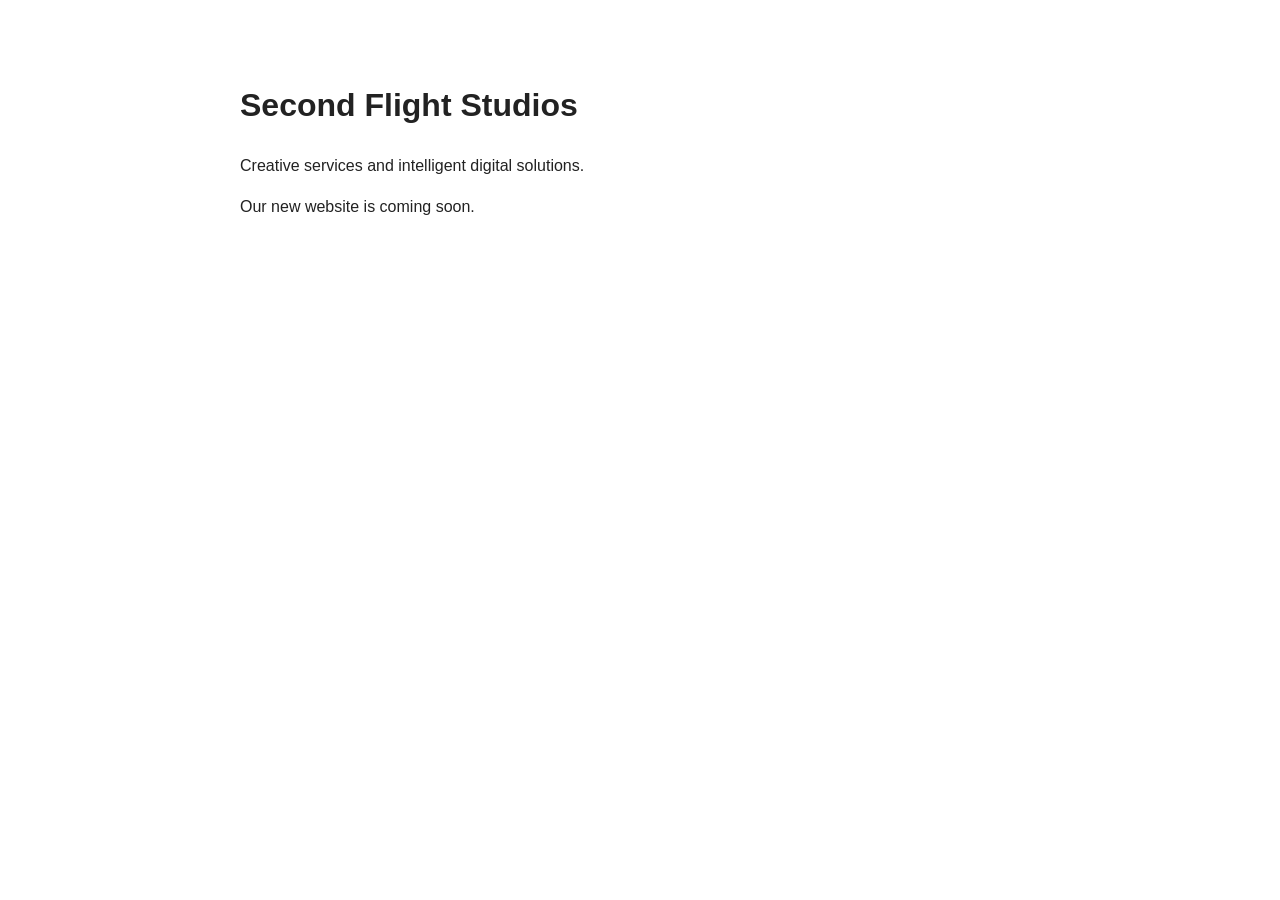
==== index.html @ 8dc889d9 "Rename Index.html to index.html" ====
<!DOCTYPE html>

<html lang="en">

<head>

  <meta charset="UTF-8">

  <meta name="viewport" content="width=device-width, initial-scale=1.0">

  <title>Second Flight Studios</title>

  <style>

    body {

      font-family: Arial, sans-serif;

      max-width: 800px;

      margin: 80px auto;

      padding: 0 24px;

      line-height: 1.6;

      color: #222;

    }

  </style>

</head>

<body>

  <h1>Second Flight Studios</h1>

  <p>Creative services and intelligent digital solutions.</p>

  <p>Our new website is coming soon.</p>

</body>

</html>
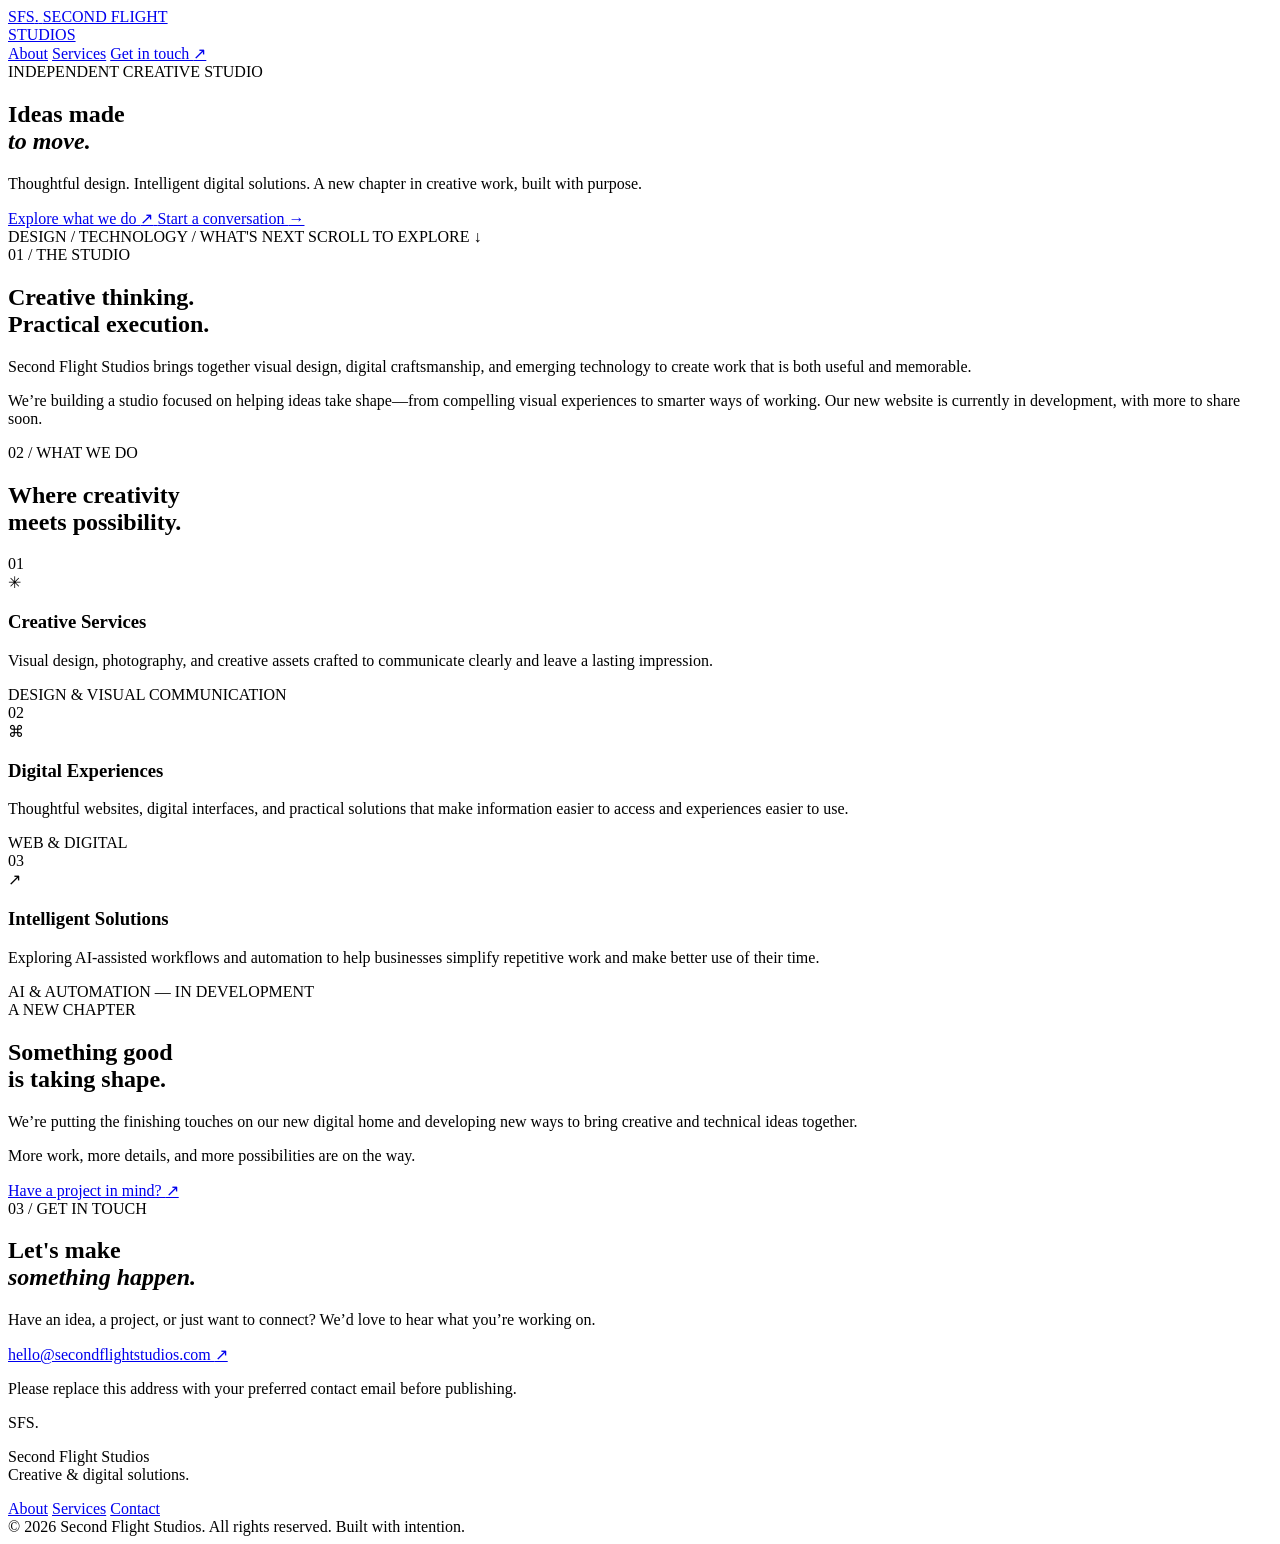
==== commit ce73d96d: "Improve SEO and structure of index.html Updated title and added meta description for SEO. Enhanced h" ====
--- a/index.html
+++ b/index.html
@@ -1,47 +1,213 @@
-
 
 <!DOCTYPE html>
-
 <html lang="en">
-
 <head>
-
   <meta charset="UTF-8">
-
   <meta name="viewport" content="width=device-width, initial-scale=1.0">
 
-  <title>Second Flight Studios</title>
-
-  <style>
-
-    body {
-
-      font-family: Arial, sans-serif;
-
-      max-width: 800px;
-
-      margin: 80px auto;
-
-      padding: 0 24px;
-
-      line-height: 1.6;
-
-      color: #222;
-
-    }
-
-  </style>
-
+  <title>Second Flight Studios — Creative & Digital Solutions</title>
+  <meta name="description" content="Second Flight Studios is an independent creative studio developing thoughtful design, digital experiences, and intelligent business solutions.">
+
+  <link rel="canonical" href="https://secondflightstudios.com/">
+  <link rel="stylesheet" href="assets/css/styles.css">
 </head>
 
 <body>
 
-  <h1>Second Flight Studios</h1>
-
-  <p>Creative services and intelligent digital solutions.</p>
-
-  <p>Our new website is coming soon.</p>
+  <!-- Header -->
+  <header class="site-header">
+    <div class="container header-inner">
+      <a class="brand" href="/" aria-label="Second Flight Studios home">
+        <span class="brand-mark">SFS<span class="brand-dot">.</span></span>
+        <span class="brand-name">SECOND FLIGHT<br>STUDIOS</span>
+      </a>
+
+      <nav class="site-nav" aria-label="Main navigation">
+        <a href="#about">About</a>
+        <a href="#services">Services</a>
+        <a href="#contact" class="nav-contact">Get in touch <span aria-hidden="true">↗</span></a>
+      </nav>
+    </div>
+  </header>
+
+  <main>
+
+    <!-- Hero -->
+    <section class="hero" aria-labelledby="hero-title">
+      <div class="hero-image" role="img" aria-label="A paper airplane rising above a misty mountain landscape"></div>
+
+      <div class="container hero-content">
+        <div class="hero-copy">
+          <span class="eyebrow"><span class="status-dot"></span> INDEPENDENT CREATIVE STUDIO</span>
+
+          <h1 id="hero-title">
+            Ideas made<br>
+            <em>to move.</em>
+          </h1>
+
+          <p class="hero-description">
+            Thoughtful design. Intelligent digital solutions.
+            A new chapter in creative work, built with purpose.
+          </p>
+
+          <div class="hero-actions">
+            <a href="#services" class="button button-primary">
+              Explore what we do <span aria-hidden="true">↗</span>
+            </a>
+            <a href="#contact" class="button button-text">
+              Start a conversation <span aria-hidden="true">→</span>
+            </a>
+          </div>
+        </div>
+      </div>
+
+      <div class="hero-bottom">
+        <div class="container hero-bottom-inner">
+          <span>DESIGN / TECHNOLOGY / WHAT'S NEXT</span>
+          <span class="scroll-cue">SCROLL TO EXPLORE <span aria-hidden="true">↓</span></span>
+        </div>
+      </div>
+    </section>
+
+    <!-- Introduction -->
+    <section class="section introduction" id="about">
+      <div class="container intro-grid">
+        <div class="section-label">
+          <span class="section-number">01 /</span>
+          <span>THE STUDIO</span>
+        </div>
+
+        <div class="intro-content">
+          <h2>Creative thinking.<br><span class="muted">Practical execution.</span></h2>
+
+          <p class="large-copy">
+            Second Flight Studios brings together visual design, digital craftsmanship,
+            and emerging technology to create work that is both useful and memorable.
+          </p>
+
+          <p>
+            We’re building a studio focused on helping ideas take shape—from compelling
+            visual experiences to smarter ways of working. Our new website is currently
+            in development, with more to share soon.
+          </p>
+        </div>
+      </div>
+    </section>
+
+    <!-- Services -->
+    <section class="section services" id="services">
+      <div class="container">
+        <div class="section-heading">
+          <div class="section-label">
+            <span class="section-number">02 /</span>
+            <span>WHAT WE DO</span>
+          </div>
+          <h2>Where creativity<br>meets possibility.</h2>
+        </div>
+
+        <div class="service-grid">
+          <article class="service-card">
+            <span class="service-index">01</span>
+            <div class="service-icon" aria-hidden="true">✳</div>
+            <h3>Creative Services</h3>
+            <p>
+              Visual design, photography, and creative assets crafted to communicate
+              clearly and leave a lasting impression.
+            </p>
+            <span class="service-footer">DESIGN & VISUAL COMMUNICATION</span>
+          </article>
+
+          <article class="service-card">
+            <span class="service-index">02</span>
+            <div class="service-icon" aria-hidden="true">⌘</div>
+            <h3>Digital Experiences</h3>
+            <p>
+              Thoughtful websites, digital interfaces, and practical solutions that
+              make information easier to access and experiences easier to use.
+            </p>
+            <span class="service-footer">WEB & DIGITAL</span>
+          </article>
+
+          <article class="service-card">
+            <span class="service-index">03</span>
+            <div class="service-icon" aria-hidden="true">↗</div>
+            <h3>Intelligent Solutions</h3>
+            <p>
+              Exploring AI-assisted workflows and automation to help businesses
+              simplify repetitive work and make better use of their time.
+            </p>
+            <span class="service-footer">AI & AUTOMATION — IN DEVELOPMENT</span>
+          </article>
+        </div>
+      </div>
+    </section>
+
+    <!-- Coming Soon -->
+    <section class="section next-chapter">
+      <div class="container next-grid">
+        <div>
+          <span class="eyebrow">A NEW CHAPTER</span>
+          <h2>Something good<br>is taking shape.</h2>
+        </div>
+
+        <div class="next-copy">
+          <p>
+            We’re putting the finishing touches on our new digital home and developing
+            new ways to bring creative and technical ideas together.
+          </p>
+          <p>More work, more details, and more possibilities are on the way.</p>
+          <a href="#contact" class="inline-link">Have a project in mind? <span aria-hidden="true">↗</span></a>
+        </div>
+      </div>
+    </section>
+
+    <!-- Contact -->
+    <section class="section contact" id="contact">
+      <div class="container contact-inner">
+        <div class="section-label">
+          <span class="section-number">03 /</span>
+          <span>GET IN TOUCH</span>
+        </div>
+
+        <h2>Let's make<br><em>something happen.</em></h2>
+
+        <p>
+          Have an idea, a project, or just want to connect? We’d love to hear what
+          you’re working on.
+        </p>
+
+        <a class="button button-light" href="mailto:hello@secondflightstudios.com">
+          hello@secondflightstudios.com <span aria-hidden="true">↗</span>
+        </a>
+
+        <p class="contact-note">
+          Please replace this address with your preferred contact email before publishing.
+        </p>
+      </div>
+    </section>
+
+  </main>
+
+  <!-- Footer -->
+  <footer class="site-footer">
+    <div class="container footer-inner">
+      <div class="footer-brand">
+        <span class="brand-mark">SFS<span class="brand-dot">.</span></span>
+        <p>Second Flight Studios<br>Creative & digital solutions.</p>
+      </div>
+
+      <div class="footer-links">
+        <a href="#about">About</a>
+        <a href="#services">Services</a>
+        <a href="#contact">Contact</a>
+      </div>
+
+      <div class="footer-bottom">
+        <span>© 2026 Second Flight Studios. All rights reserved.</span>
+        <span>Built with intention.</span>
+      </div>
+    </div>
+  </footer>
 
 </body>
-
 </html>
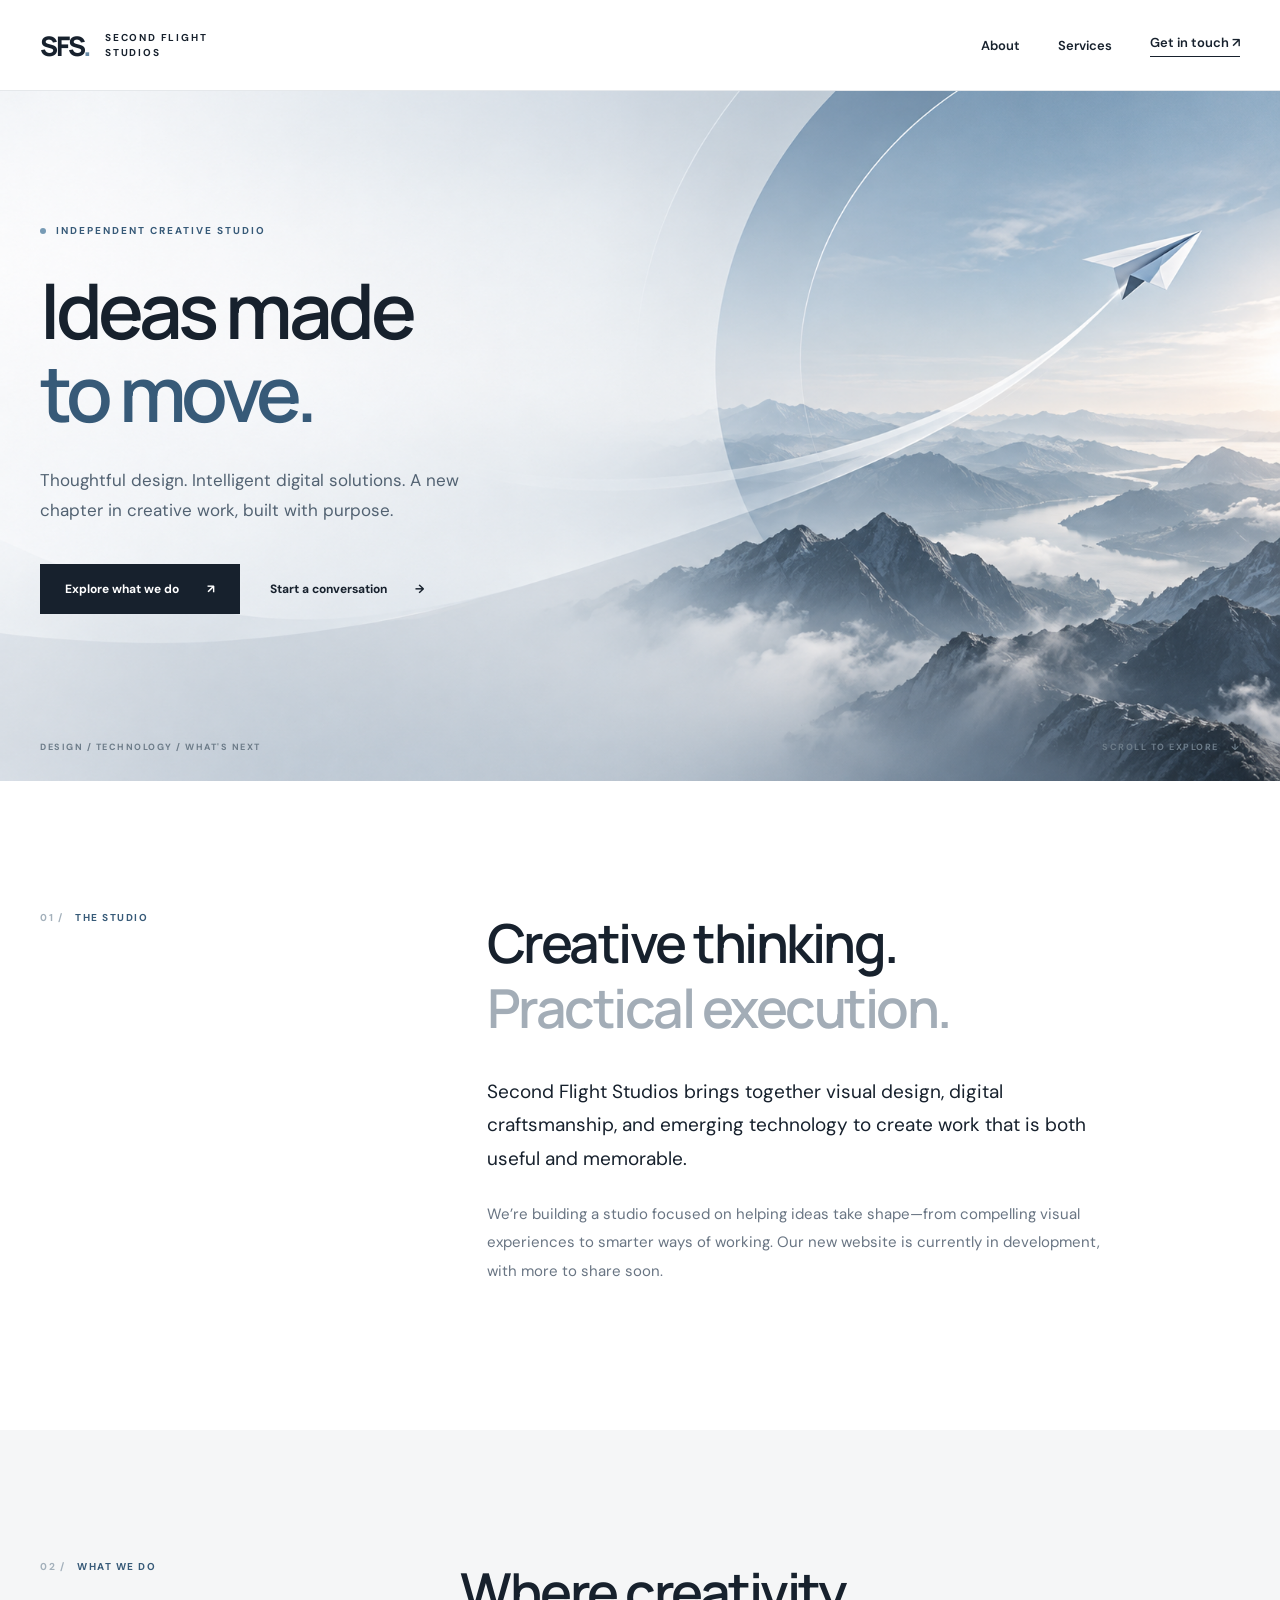
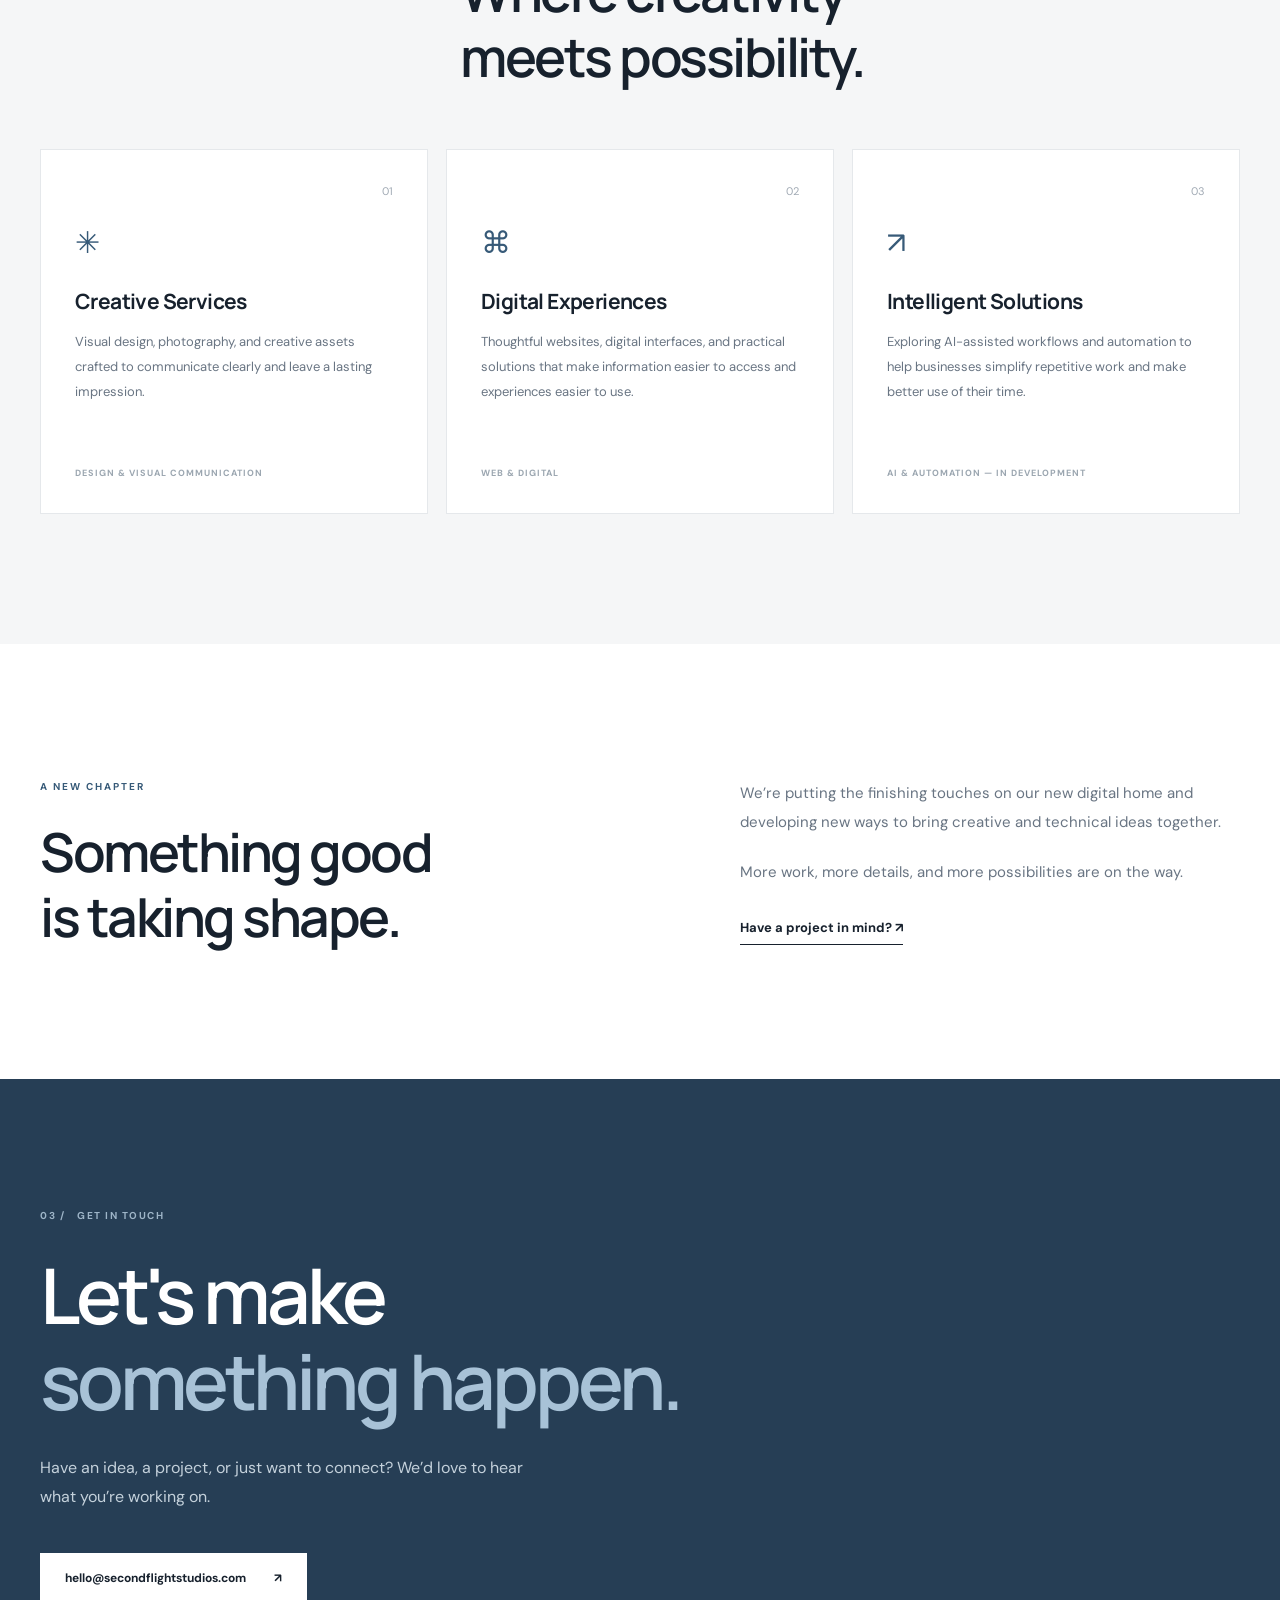
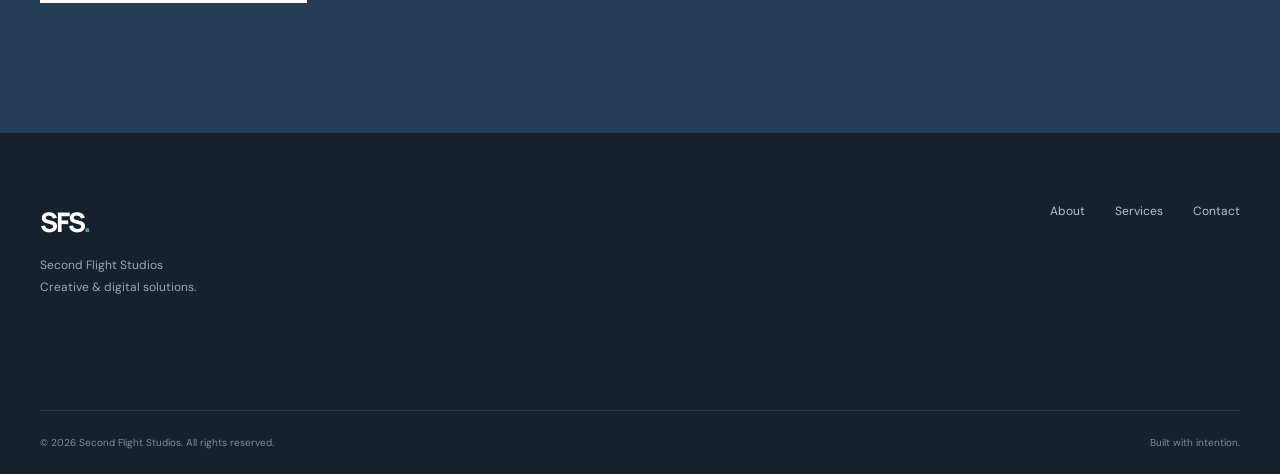
==== commit 41452ac4: "Remove contact note before publishing Removed placeholder contact note from index.html." ====
--- a/index.html
+++ b/index.html
@@ -179,10 +179,7 @@
         <a class="button button-light" href="mailto:hello@secondflightstudios.com">
           hello@secondflightstudios.com <span aria-hidden="true">↗</span>
         </a>
-
-        <p class="contact-note">
-          Please replace this address with your preferred contact email before publishing.
-        </p>
+        
       </div>
     </section>
 
--- a/assets/css/styles.css
+++ b/assets/css/styles.css
@@ -0,0 +1,480 @@
+
+/* Second Flight Studios — Base Styles */
+
+@import url('https://fonts.googleapis.com/css2?family=DM+Sans:wght@400;500;600;700&family=Manrope:wght@400;500;600;700;800&display=swap');
+
+:root {
+  --ink: #17212d;
+  --muted: #697583;
+  --blue: #375a78;
+  --blue-dark: #263e55;
+  --surface: #f5f6f7;
+  --line: #e5e8eb;
+  --white: #ffffff;
+  --max-width: 1240px;
+}
+
+* { box-sizing: border-box; }
+
+html { scroll-behavior: smooth; }
+
+body {
+  margin: 0;
+  color: var(--ink);
+  background: var(--white);
+  font-family: "DM Sans", sans-serif;
+  -webkit-font-smoothing: antialiased;
+}
+
+a { color: inherit; text-decoration: none; }
+img { max-width: 100%; display: block; }
+
+.container {
+  width: min(100% - 80px, var(--max-width));
+  margin-inline: auto;
+}
+
+/* Header */
+
+.site-header {
+  position: relative;
+  z-index: 10;
+  background: #fff;
+  border-bottom: 1px solid var(--line);
+}
+
+.header-inner {
+  min-height: 90px;
+  display: flex;
+  align-items: center;
+  justify-content: space-between;
+}
+
+.brand {
+  display: inline-flex;
+  align-items: center;
+  gap: 15px;
+}
+
+.brand-mark {
+  font-family: "Manrope", sans-serif;
+  font-size: 27px;
+  font-weight: 800;
+  letter-spacing: -2px;
+}
+
+.brand-dot { color: #688aa5; }
+
+.brand-name {
+  font-size: 10px;
+  font-weight: 700;
+  letter-spacing: 1.8px;
+  line-height: 1.5;
+}
+
+.site-nav {
+  display: flex;
+  align-items: center;
+  gap: 38px;
+  font-size: 13px;
+  font-weight: 600;
+}
+
+.site-nav a { transition: color .2s; }
+.site-nav a:hover { color: var(--blue); }
+.nav-contact { border-bottom: 1px solid var(--ink); padding-bottom: 5px; }
+
+/* Hero */
+
+.hero {
+  position: relative;
+  min-height: 690px;
+  display: flex;
+  align-items: center;
+  overflow: hidden;
+}
+
+.hero-image {
+  position: absolute;
+  inset: 0;
+  background: url("../images/hero-flight.png") center center / cover no-repeat;
+  z-index: 0;
+}
+
+.hero-content {
+  position: relative;
+  z-index: 1;
+  padding-top: 90px;
+  padding-bottom: 130px;
+}
+
+.hero-copy { max-width: 650px; }
+
+.eyebrow {
+  display: inline-flex;
+  align-items: center;
+  gap: 10px;
+  font-size: 10px;
+  font-weight: 700;
+  letter-spacing: 2px;
+  color: var(--blue);
+}
+
+.status-dot {
+  width: 6px;
+  height: 6px;
+  border-radius: 50%;
+  background: #779bb5;
+}
+
+h1, h2, h3, p { margin-top: 0; }
+
+h1, h2, h3 {
+  font-family: "Manrope", sans-serif;
+}
+
+h1 {
+  margin: 30px 0;
+  font-size: clamp(52px, 6vw, 84px);
+  line-height: 1.08;
+  letter-spacing: -4.5px;
+  font-weight: 600;
+}
+
+h1 em, .contact h2 em {
+  font-style: normal;
+  color: var(--blue);
+}
+
+.hero-description {
+  max-width: 485px;
+  color: #526272;
+  font-size: 17px;
+  line-height: 1.8;
+}
+
+.hero-actions {
+  display: flex;
+  align-items: center;
+  gap: 30px;
+  margin-top: 38px;
+}
+
+.button {
+  display: inline-flex;
+  align-items: center;
+  justify-content: center;
+  gap: 28px;
+  padding: 17px 25px;
+  font-size: 12px;
+  font-weight: 700;
+  transition: transform .2s, background .2s;
+}
+
+.button:hover { transform: translateY(-2px); }
+
+.button-primary {
+  background: var(--ink);
+  color: #fff;
+}
+
+.button-primary:hover { background: var(--blue-dark); }
+
+.button-text { padding-inline: 0; }
+.button-text:hover { color: var(--blue); }
+
+.hero-bottom {
+  position: absolute;
+  z-index: 1;
+  bottom: 0;
+  left: 0;
+  width: 100%;
+}
+
+.hero-bottom-inner {
+  display: flex;
+  justify-content: space-between;
+  padding-bottom: 28px;
+  color: #6d7c89;
+  font-size: 9px;
+  font-weight: 700;
+  letter-spacing: 1.5px;
+}
+
+.scroll-cue { display: flex; gap: 12px; }
+
+/* Shared sections */
+
+.section { padding: 130px 0; }
+
+.section-label {
+  display: flex;
+  gap: 12px;
+  color: var(--blue);
+  font-size: 10px;
+  font-weight: 700;
+  letter-spacing: 1.5px;
+}
+
+.section-number { color: #a3b0bb; }
+
+h2 {
+  font-size: clamp(35px, 4.2vw, 54px);
+  line-height: 1.2;
+  letter-spacing: -2.5px;
+  font-weight: 600;
+}
+
+.muted { color: #a3adb7; }
+
+.intro-grid {
+  display: grid;
+  grid-template-columns: 1fr 2fr;
+  gap: 70px;
+}
+
+.intro-content { max-width: 750px; }
+
+.intro-content h2 { margin-bottom: 35px; }
+
+.intro-content p {
+  max-width: 625px;
+  color: var(--muted);
+  font-size: 15px;
+  line-height: 1.9;
+}
+
+.intro-content .large-copy {
+  color: var(--ink);
+  font-size: 19px;
+  line-height: 1.75;
+  margin-bottom: 25px;
+}
+
+/* Services */
+
+.services { background: var(--surface); }
+
+.section-heading {
+  display: flex;
+  justify-content: space-between;
+  align-items: flex-start;
+  gap: 50px;
+  margin-bottom: 60px;
+}
+
+.section-heading h2 { width: 65%; margin: 0; }
+
+.service-grid {
+  display: grid;
+  grid-template-columns: repeat(3, 1fr);
+  gap: 18px;
+}
+
+.service-card {
+  min-height: 365px;
+  display: flex;
+  flex-direction: column;
+  padding: 34px;
+  background: #fff;
+  border: 1px solid var(--line);
+  transition: transform .25s, box-shadow .25s;
+}
+
+.service-card:hover {
+  transform: translateY(-5px);
+  box-shadow: 0 12px 30px rgba(20, 35, 50, .045);
+}
+
+.service-index {
+  align-self: flex-end;
+  color: #a1aab4;
+  font-size: 11px;
+}
+
+.service-icon {
+  margin: 25px 0 25px;
+  font-size: 30px;
+  color: var(--blue);
+}
+
+.service-card h3 {
+  font-size: 21px;
+  letter-spacing: -.6px;
+  margin-bottom: 15px;
+}
+
+.service-card p {
+  color: var(--muted);
+  font-size: 13px;
+  line-height: 1.9;
+}
+
+.service-footer {
+  margin-top: auto;
+  padding-top: 30px;
+  color: #9ba6b0;
+  font-size: 9px;
+  font-weight: 700;
+  letter-spacing: 1px;
+}
+
+/* Next chapter */
+
+.next-grid {
+  display: grid;
+  grid-template-columns: 1.2fr 1fr;
+  gap: 100px;
+  align-items: center;
+}
+
+.next-chapter h2 { margin: 25px 0 0; }
+
+.next-copy p {
+  color: var(--muted);
+  font-size: 15px;
+  line-height: 1.9;
+  margin-bottom: 22px;
+}
+
+.inline-link {
+  display: inline-block;
+  padding-bottom: 8px;
+  border-bottom: 1px solid var(--ink);
+  margin-top: 10px;
+  font-size: 13px;
+  font-weight: 700;
+}
+
+/* Contact */
+
+.contact {
+  background: var(--blue-dark);
+  color: #fff;
+}
+
+.contact-inner { max-width: 1240px; }
+
+.contact .section-label,
+.contact .section-number { color: #9eb5c8; }
+
+.contact h2 {
+  margin: 30px 0;
+  font-size: clamp(48px, 6vw, 78px);
+  line-height: 1.12;
+  letter-spacing: -4px;
+}
+
+.contact h2 em { color: #a8c2d7; }
+
+.contact p {
+  max-width: 520px;
+  color: #c4d1db;
+  line-height: 1.8;
+}
+
+.button-light {
+  margin-top: 25px;
+  background: #fff;
+  color: var(--ink);
+}
+
+.button-light:hover { background: #e7eef4; }
+
+.contact-note {
+  font-size: 11px;
+  margin-top: 20px;
+}
+
+/* Footer */
+
+.site-footer {
+  background: #17212d;
+  color: #fff;
+  padding: 70px 0 25px;
+}
+
+.footer-inner {
+  display: flex;
+  flex-wrap: wrap;
+  justify-content: space-between;
+  gap: 40px;
+}
+
+.footer-brand p {
+  color: #9aa8b5;
+  font-size: 12px;
+  line-height: 1.8;
+  margin-top: 15px;
+}
+
+.footer-links {
+  display: flex;
+  gap: 30px;
+  font-size: 12px;
+  color: #b7c2cc;
+}
+
+.footer-links a:hover { color: #fff; }
+
+.footer-bottom {
+  display: flex;
+  justify-content: space-between;
+  width: 100%;
+  border-top: 1px solid #2d3a47;
+  padding-top: 25px;
+  margin-top: 60px;
+  color: #7f8d9b;
+  font-size: 10px;
+}
+
+/* Responsive */
+
+@media (max-width: 900px) {
+  .container { width: min(100% - 48px, var(--max-width)); }
+  .section { padding: 90px 0; }
+  .intro-grid { grid-template-columns: 1fr; gap: 35px; }
+  .section-heading { flex-direction: column; }
+  .section-heading h2 { width: 100%; }
+  .service-grid { grid-template-columns: 1fr; }
+  .service-card { min-height: 300px; }
+  .next-grid { grid-template-columns: 1fr; gap: 35px; }
+}
+
+@media (max-width: 600px) {
+  .container { width: min(100% - 40px, var(--max-width)); }
+
+  .header-inner { min-height: 76px; }
+  .brand-mark { font-size: 24px; }
+  .brand-name { font-size: 8px; }
+
+  .site-nav { gap: 18px; font-size: 11px; }
+  .site-nav a:not(.nav-contact) { display: none; }
+
+  .hero { min-height: 730px; align-items: flex-start; }
+  .hero-image {
+    background-position: 58% center;
+  }
+  .hero-content { padding-top: 85px; padding-bottom: 120px; }
+  h1 { font-size: 57px; letter-spacing: -3.5px; }
+  .hero-description { font-size: 15px; max-width: 330px; }
+  .hero-actions { flex-direction: column; align-items: flex-start; gap: 15px; }
+  .hero-bottom-inner { font-size: 8px; }
+  .scroll-cue { display: none; }
+
+  h2 { font-size: 36px; letter-spacing: -1.8px; }
+  .intro-content .large-copy { font-size: 17px; }
+  .section-heading { margin-bottom: 40px; }
+  .service-card { padding: 28px; }
+  .contact h2 { font-size: 46px; letter-spacing: -2.5px; }
+  .button-light { font-size: 11px; gap: 15px; }
+
+  .footer-inner { flex-direction: column; }
+  .footer-links { flex-wrap: wrap; }
+  .footer-bottom { flex-direction: column; gap: 12px; margin-top: 20px; }
+}
+
+@media (prefers-reduced-motion: reduce) {
+  html { scroll-behavior: auto; }
+  *, *::before, *::after { transition-duration: 0.01ms !important; }
+}
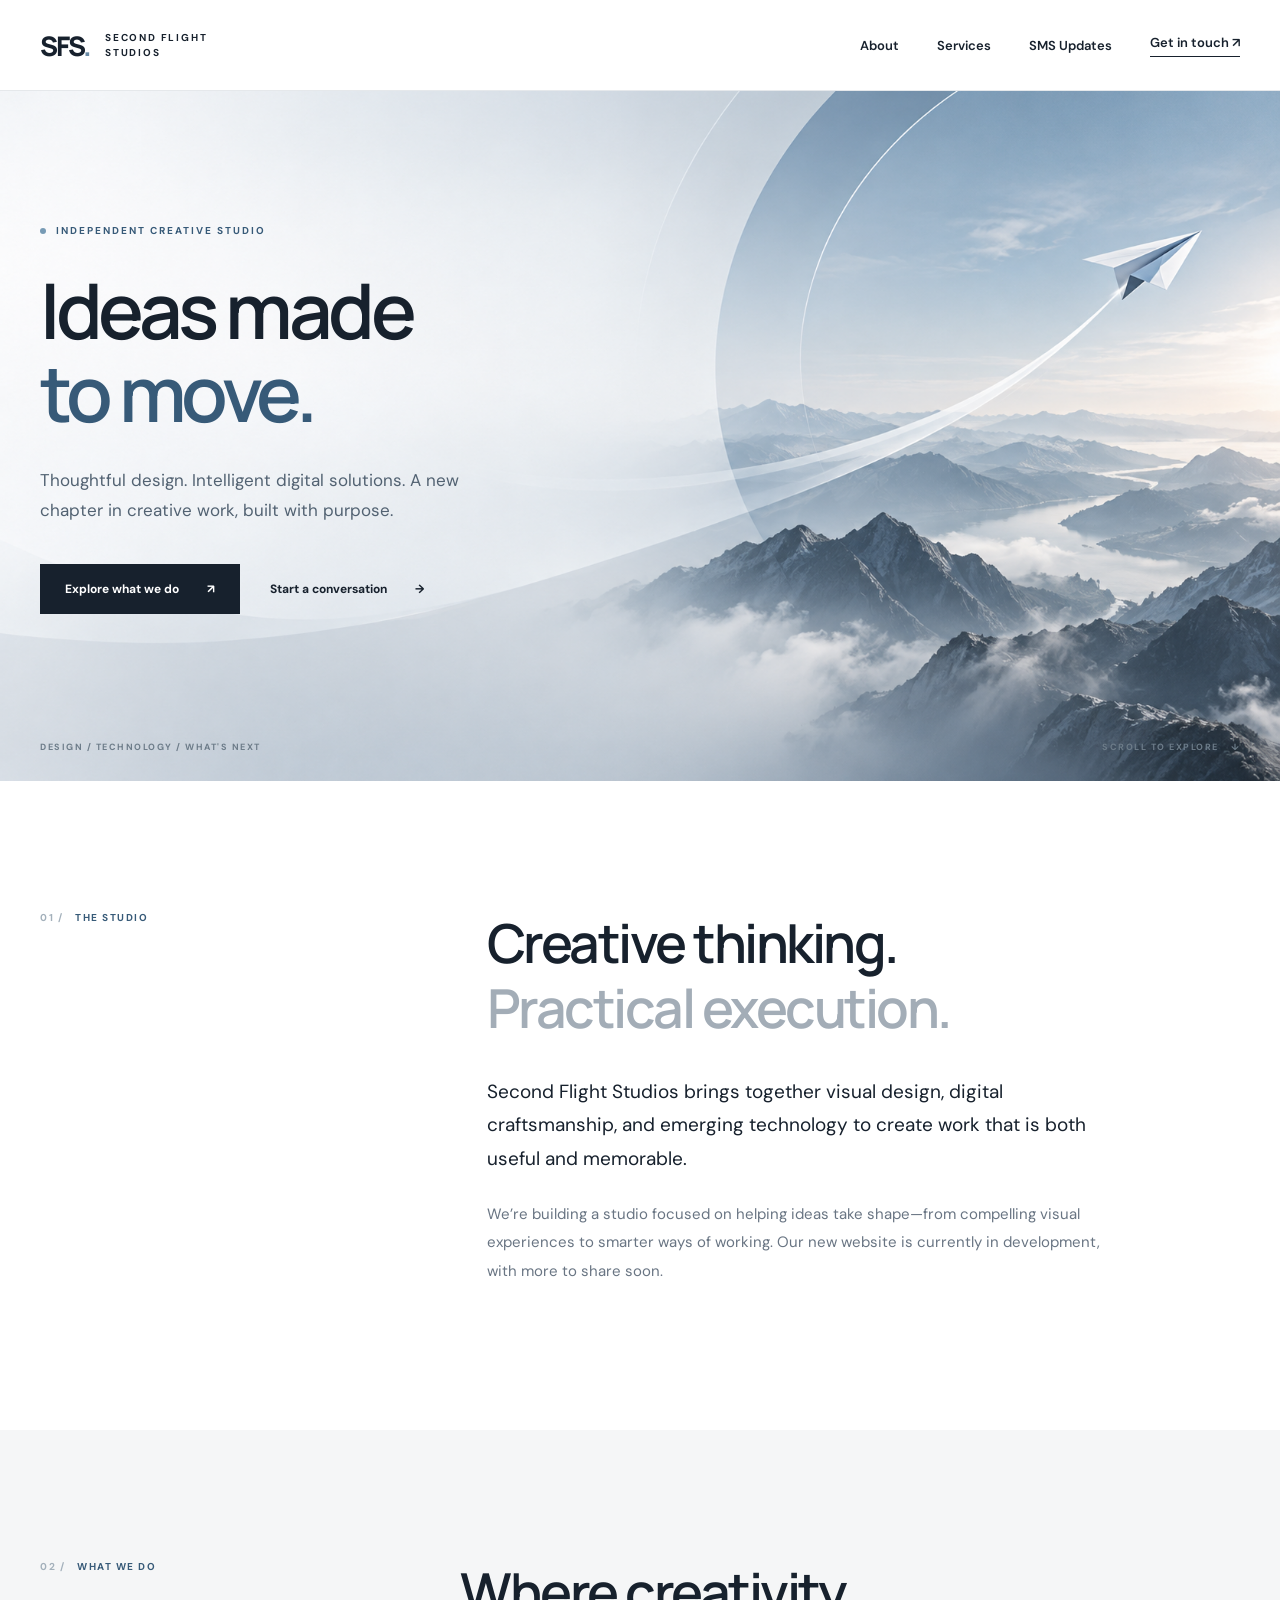
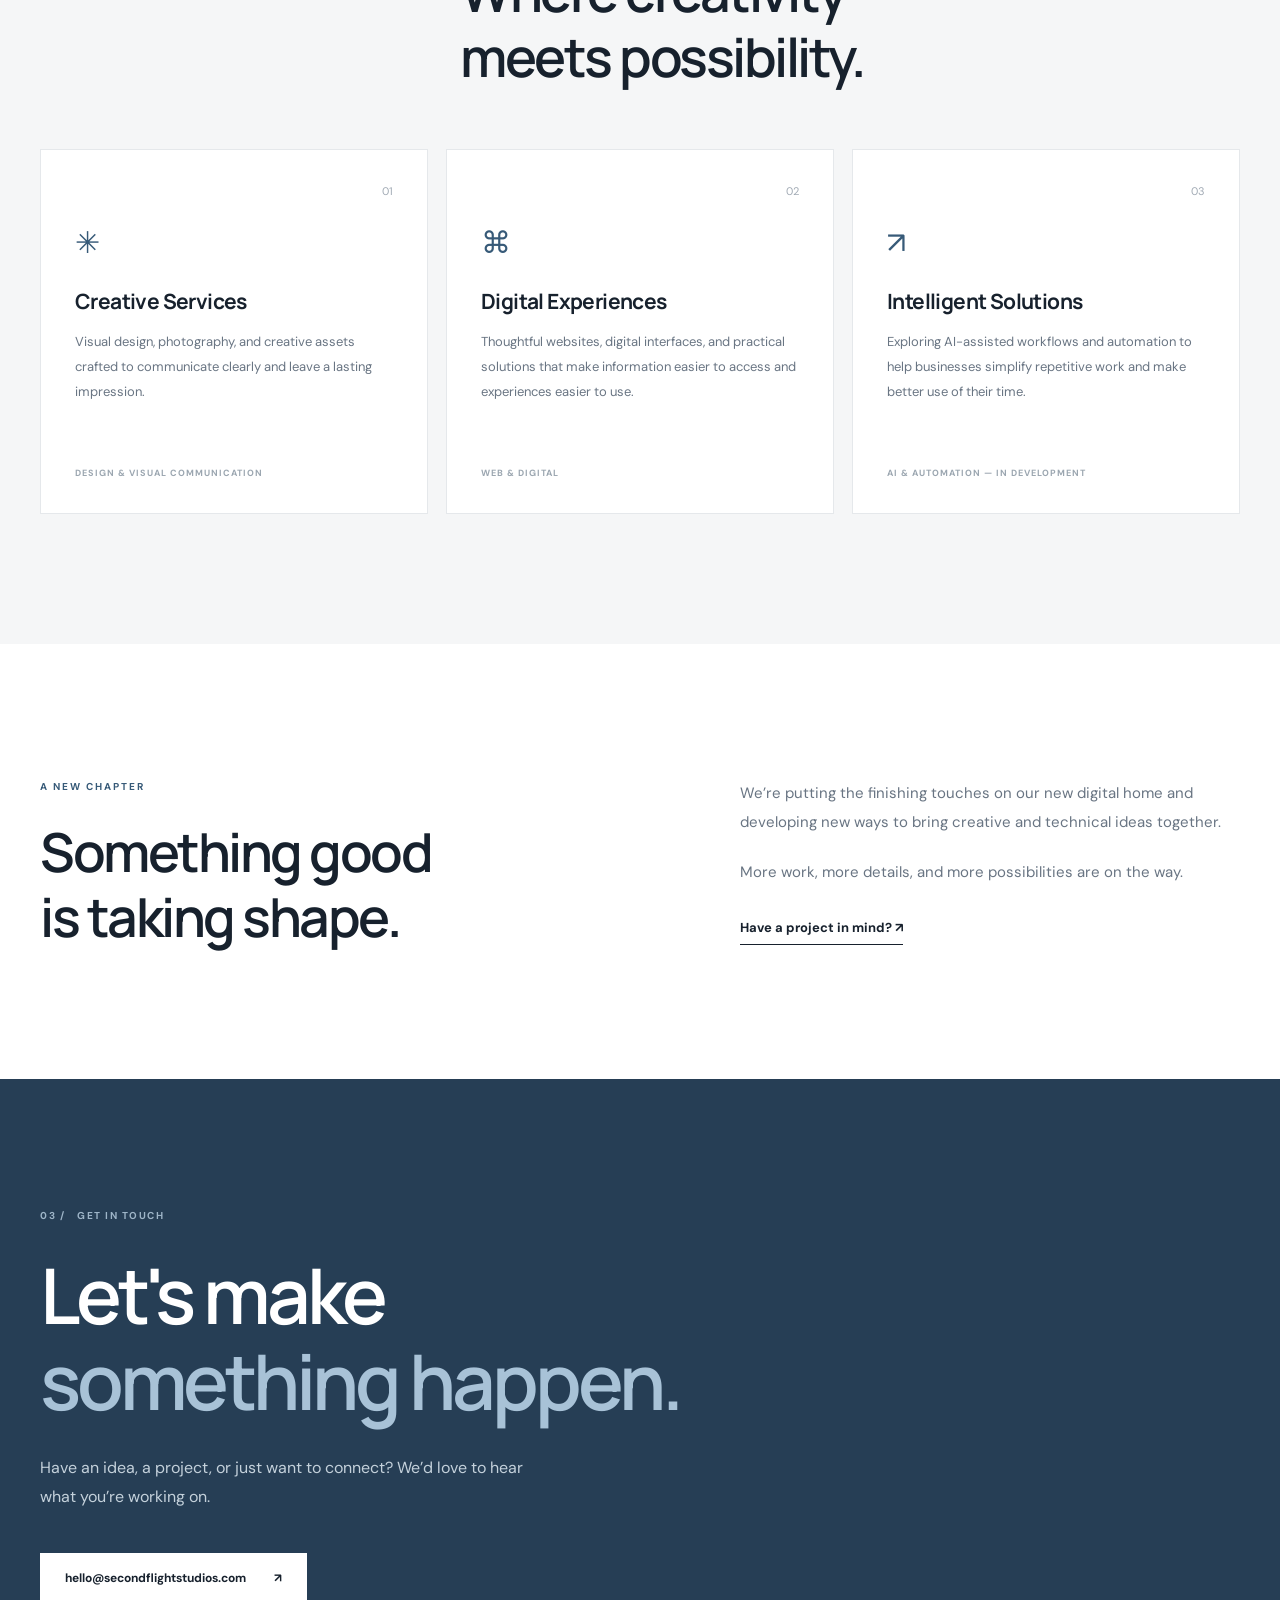
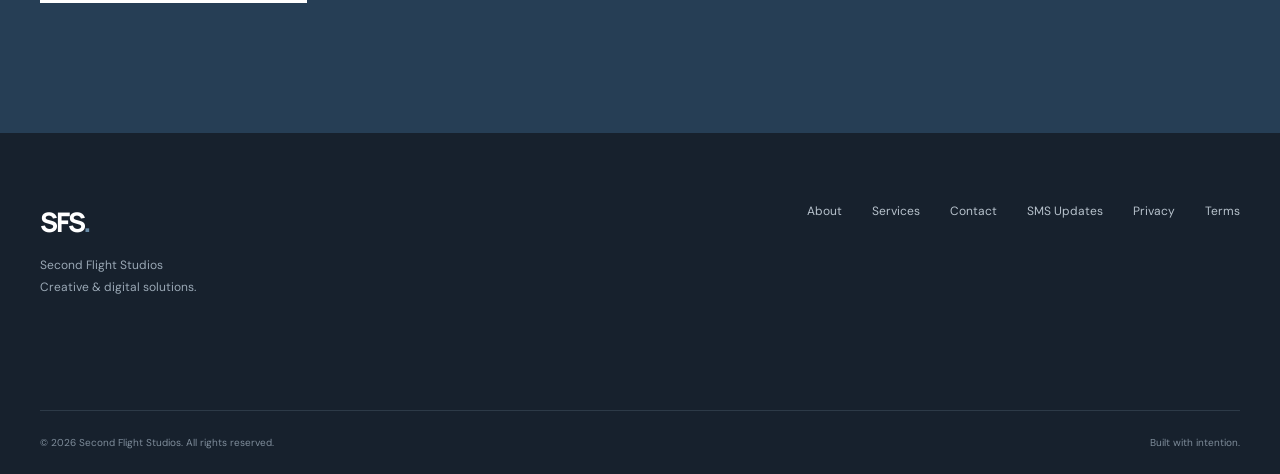
==== commit bb01f2bc: "Add Twilio SMS opt-in and compliance pages" ====
--- a/index.html
+++ b/index.html
@@ -25,6 +25,7 @@
       <nav class="site-nav" aria-label="Main navigation">
         <a href="#about">About</a>
         <a href="#services">Services</a>
+        <a href="sms-consent.html">SMS Updates</a>
         <a href="#contact" class="nav-contact">Get in touch <span aria-hidden="true">↗</span></a>
       </nav>
     </div>
@@ -197,6 +198,9 @@
         <a href="#about">About</a>
         <a href="#services">Services</a>
         <a href="#contact">Contact</a>
+        <a href="sms-consent.html">SMS Updates</a>
+        <a href="privacy.html">Privacy</a>
+        <a href="terms.html">Terms</a>
       </div>
 
       <div class="footer-bottom">
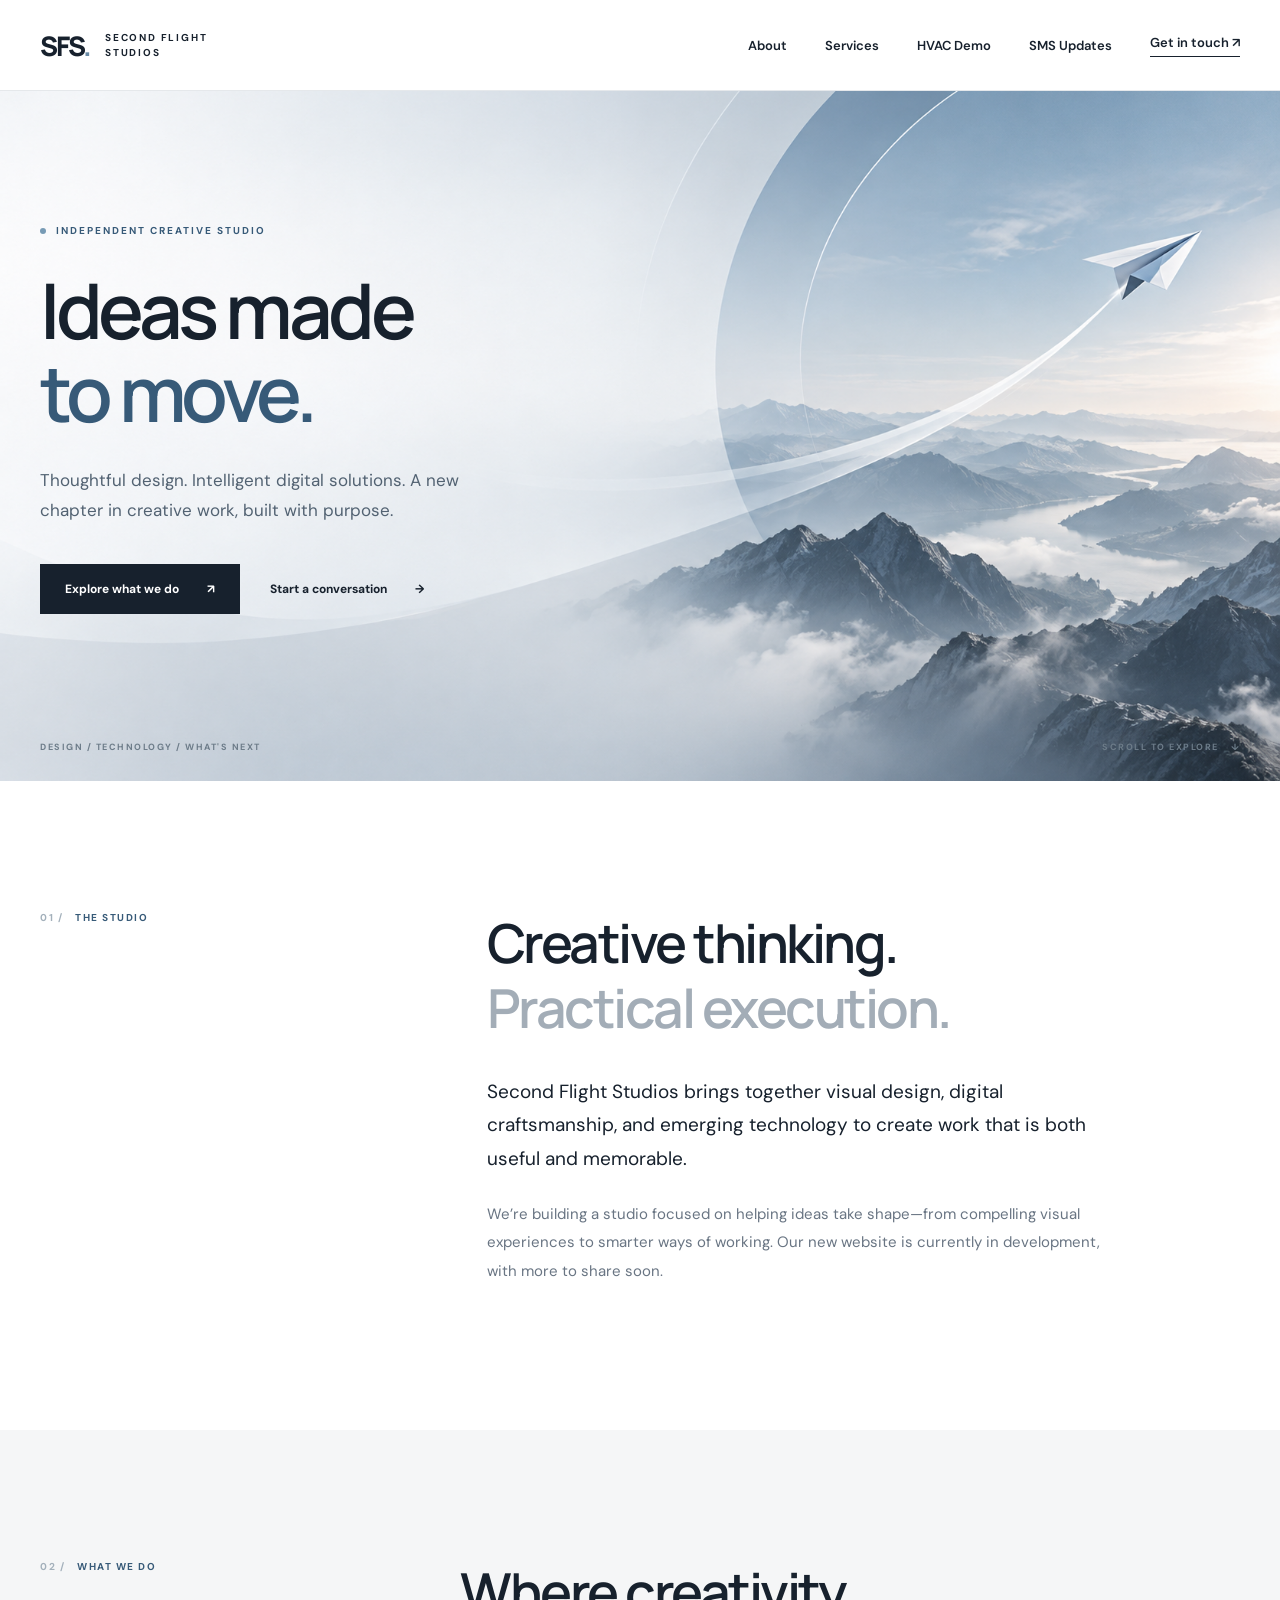
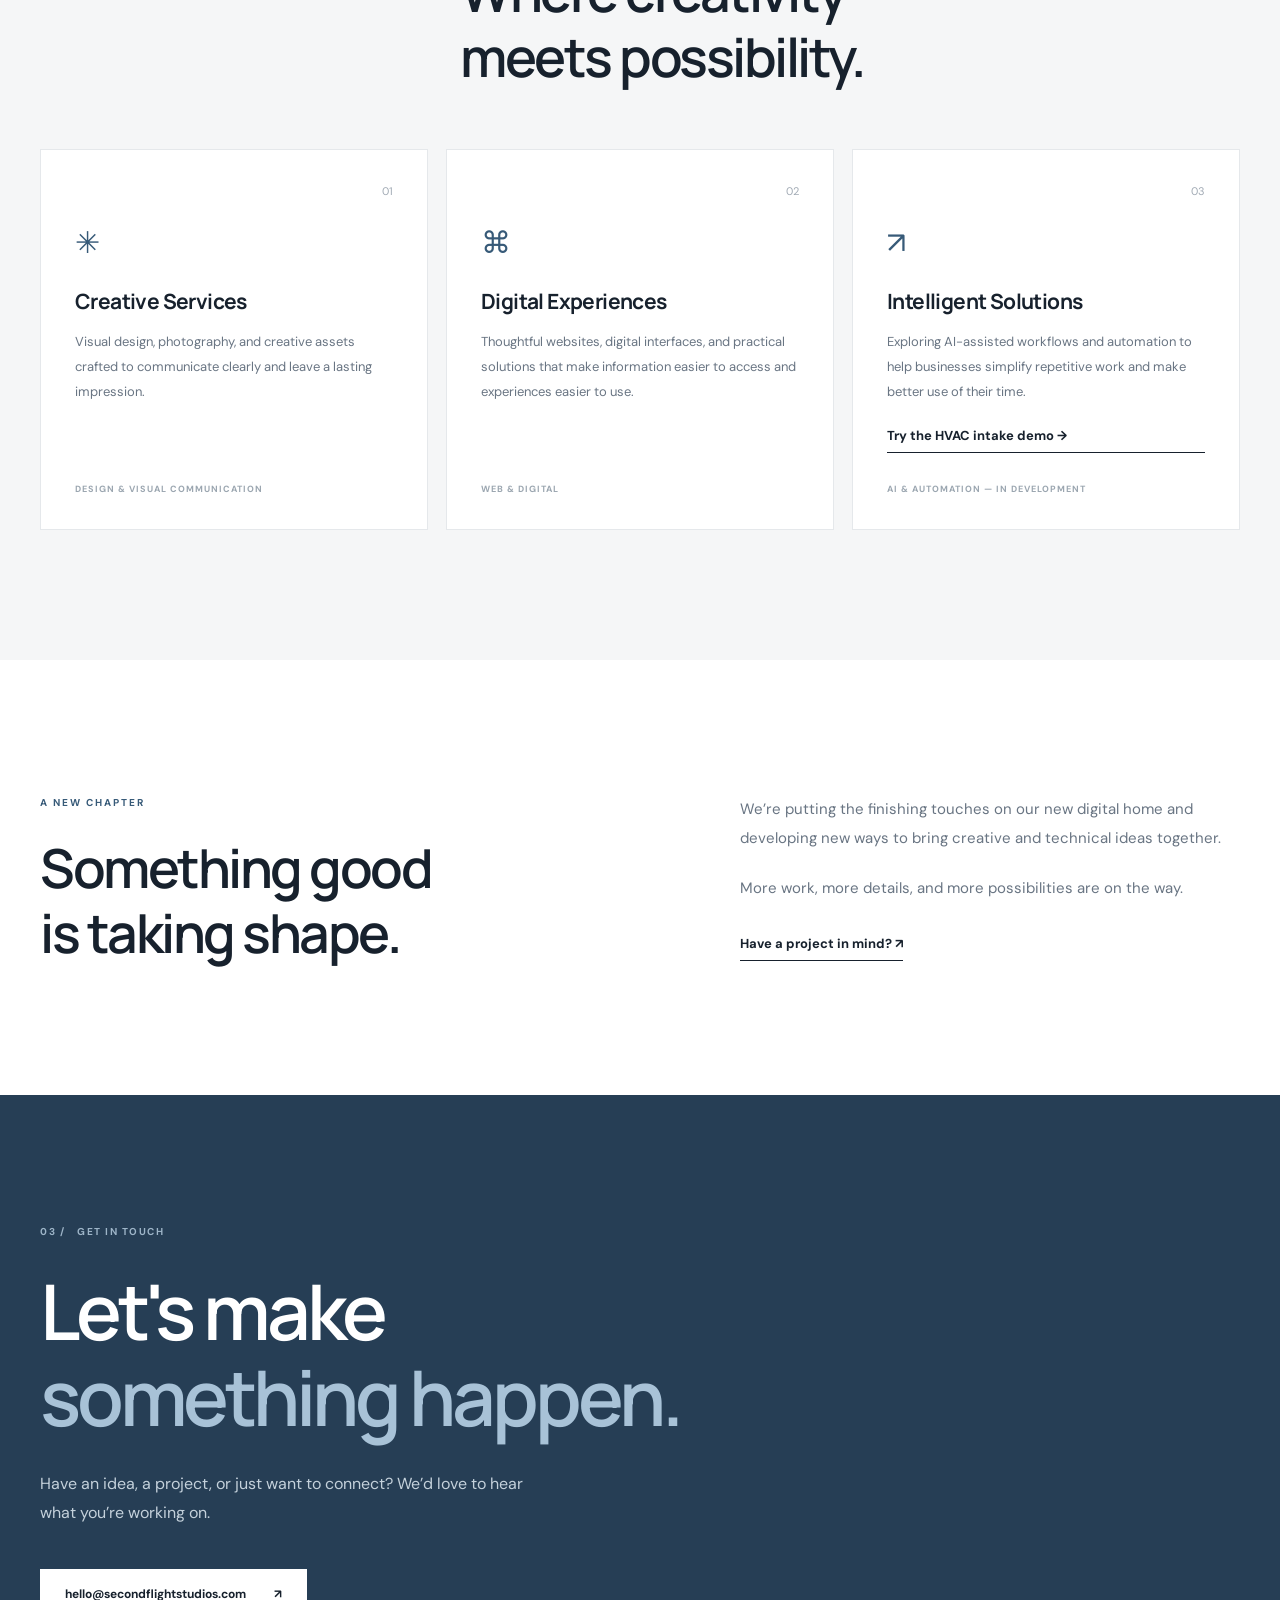
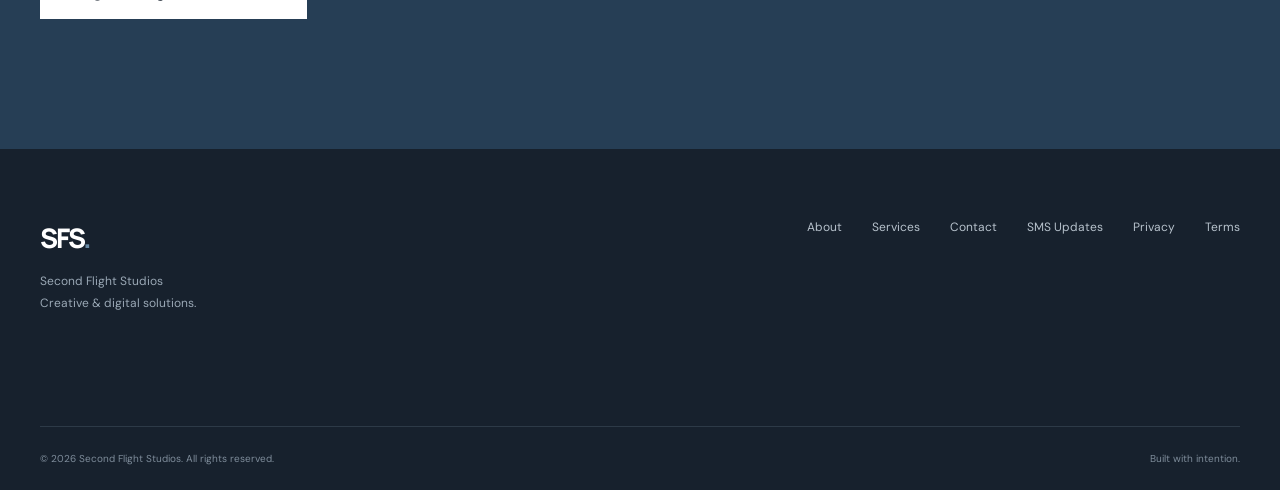
==== commit d0c4ed46: "Link HVAC intake preview from studio homepage" ====
--- a/index.html
+++ b/index.html
@@ -25,6 +25,7 @@
       <nav class="site-nav" aria-label="Main navigation">
         <a href="#about">About</a>
         <a href="#services">Services</a>
+        <a href="demo.html">HVAC Demo</a>
         <a href="sms-consent.html">SMS Updates</a>
         <a href="#contact" class="nav-contact">Get in touch <span aria-hidden="true">↗</span></a>
       </nav>
@@ -137,6 +138,7 @@
               Exploring AI-assisted workflows and automation to help businesses
               simplify repetitive work and make better use of their time.
             </p>
+            <a class="inline-link" href="demo.html">Try the HVAC intake demo <span aria-hidden="true">→</span></a>
             <span class="service-footer">AI & AUTOMATION — IN DEVELOPMENT</span>
           </article>
         </div>
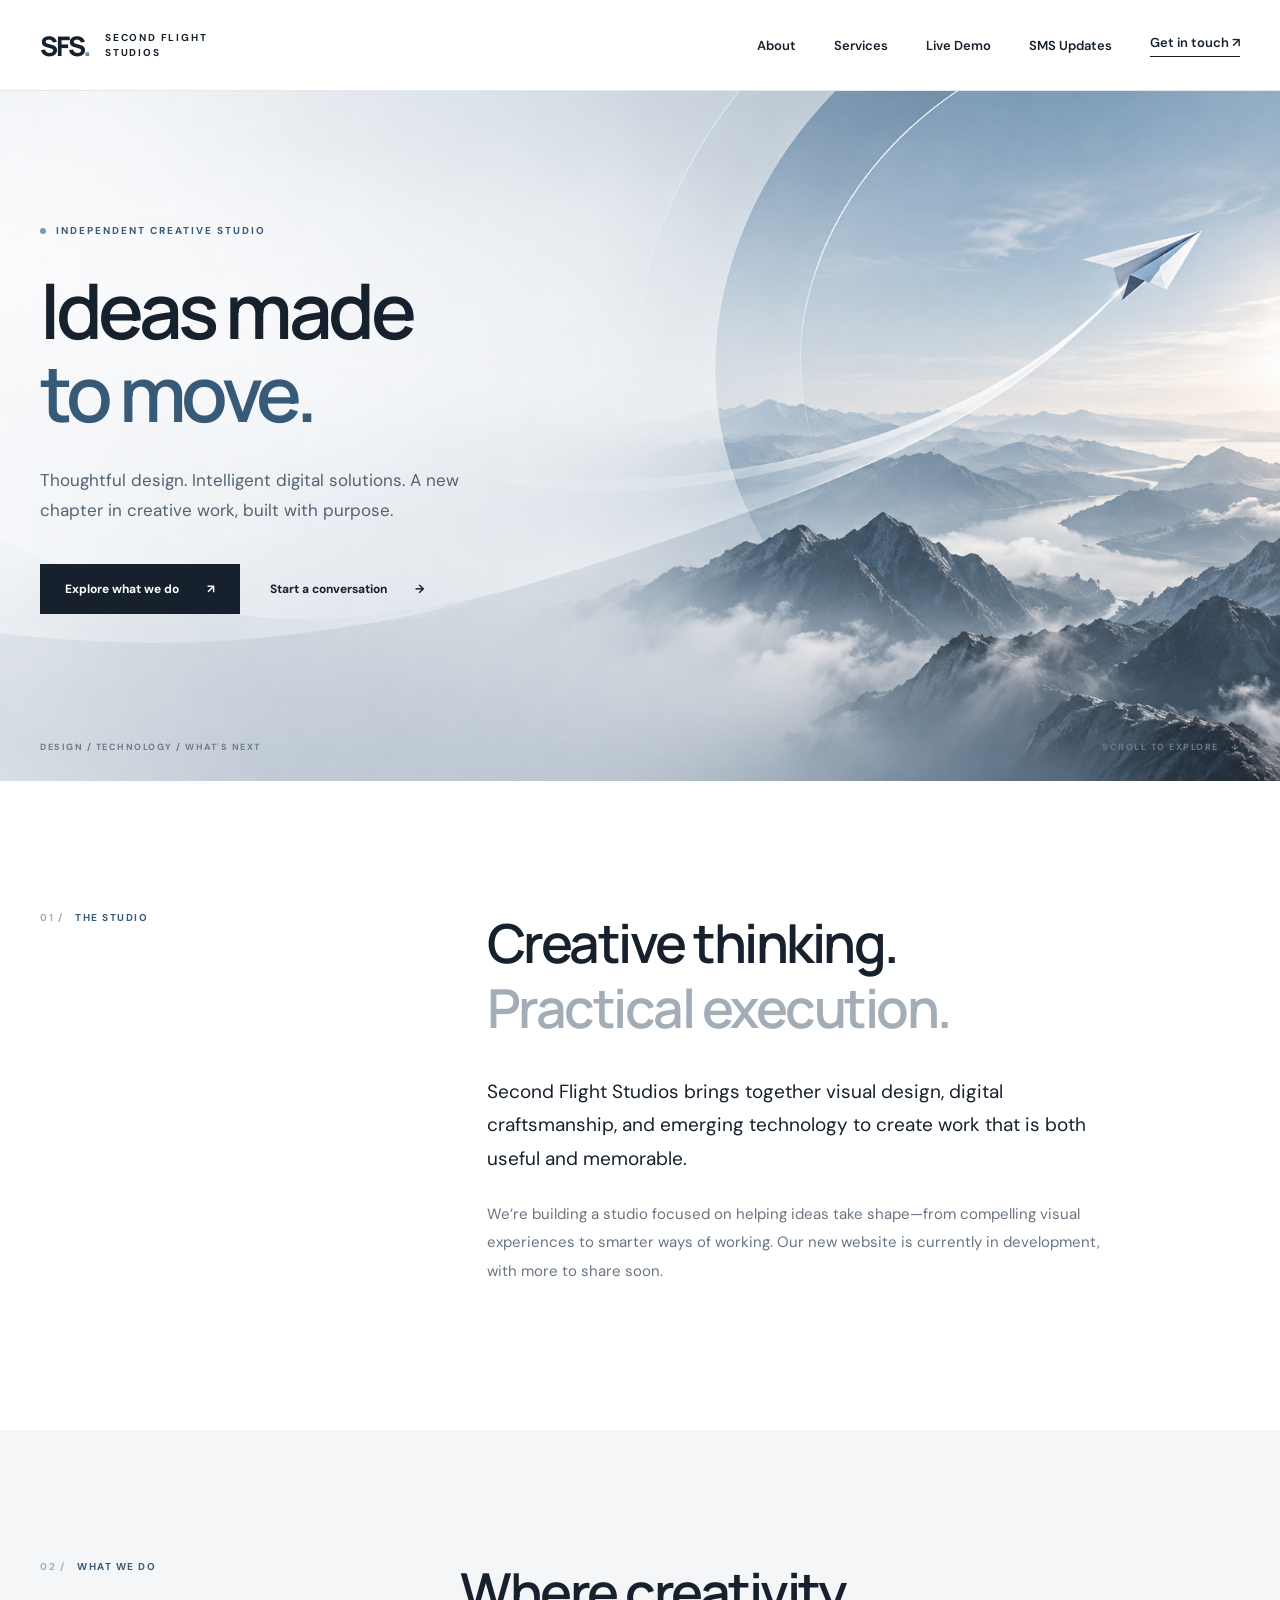
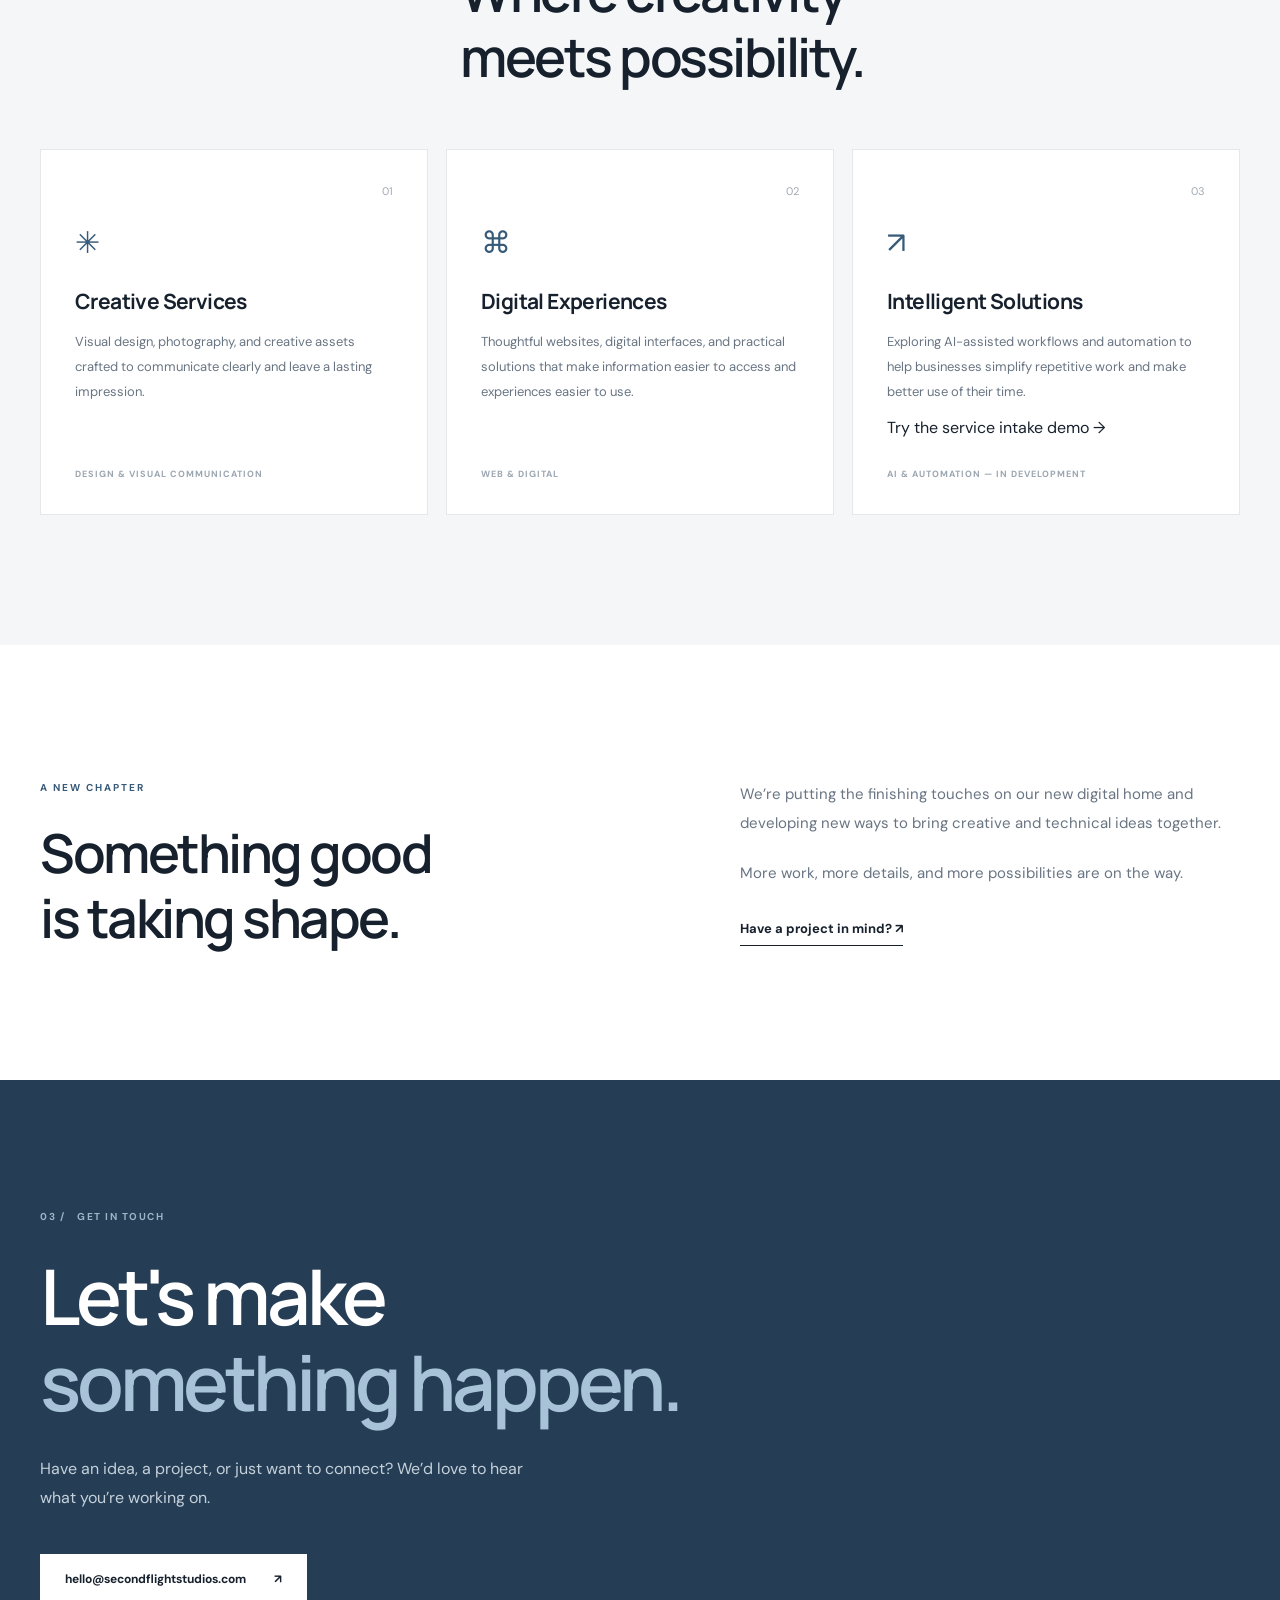
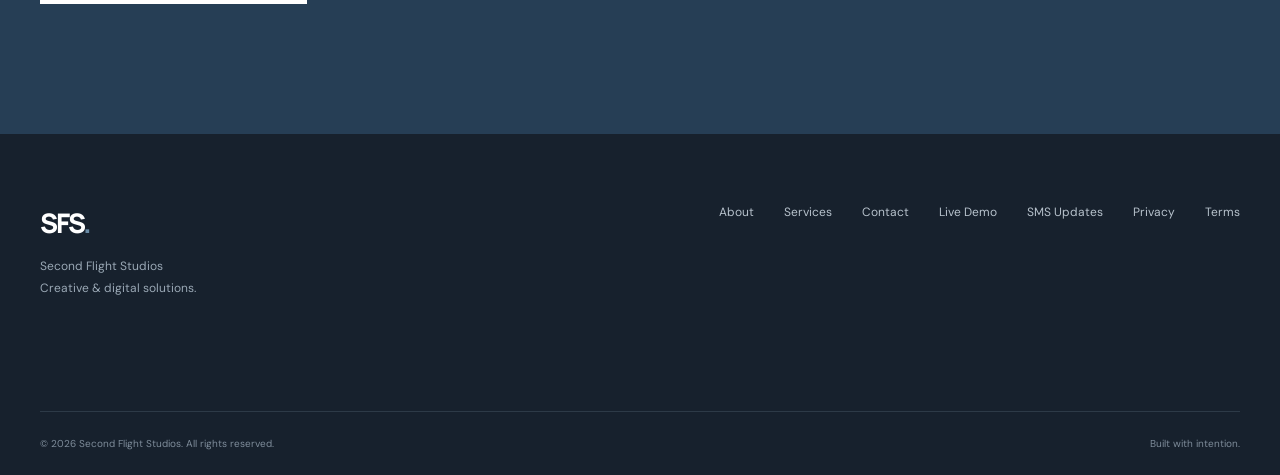
==== commit c5947063: "Link public service demo from main site" ====
--- a/index.html
+++ b/index.html
@@ -25,7 +25,7 @@
       <nav class="site-nav" aria-label="Main navigation">
         <a href="#about">About</a>
         <a href="#services">Services</a>
-        <a href="demo.html">HVAC Demo</a>
+        <a href="/demo">Live Demo</a>
         <a href="sms-consent.html">SMS Updates</a>
         <a href="#contact" class="nav-contact">Get in touch <span aria-hidden="true">↗</span></a>
       </nav>
@@ -138,7 +138,7 @@
               Exploring AI-assisted workflows and automation to help businesses
               simplify repetitive work and make better use of their time.
             </p>
-            <a class="inline-link" href="demo.html">Try the HVAC intake demo <span aria-hidden="true">→</span></a>
+            <a class="service-link" href="/demo">Try the service intake demo <span aria-hidden="true">→</span></a>
             <span class="service-footer">AI & AUTOMATION — IN DEVELOPMENT</span>
           </article>
         </div>
@@ -200,6 +200,7 @@
         <a href="#about">About</a>
         <a href="#services">Services</a>
         <a href="#contact">Contact</a>
+        <a href="/demo">Live Demo</a>
         <a href="sms-consent.html">SMS Updates</a>
         <a href="privacy.html">Privacy</a>
         <a href="terms.html">Terms</a>
@@ -214,3 +215,4 @@
 
 </body>
 </html>
+
